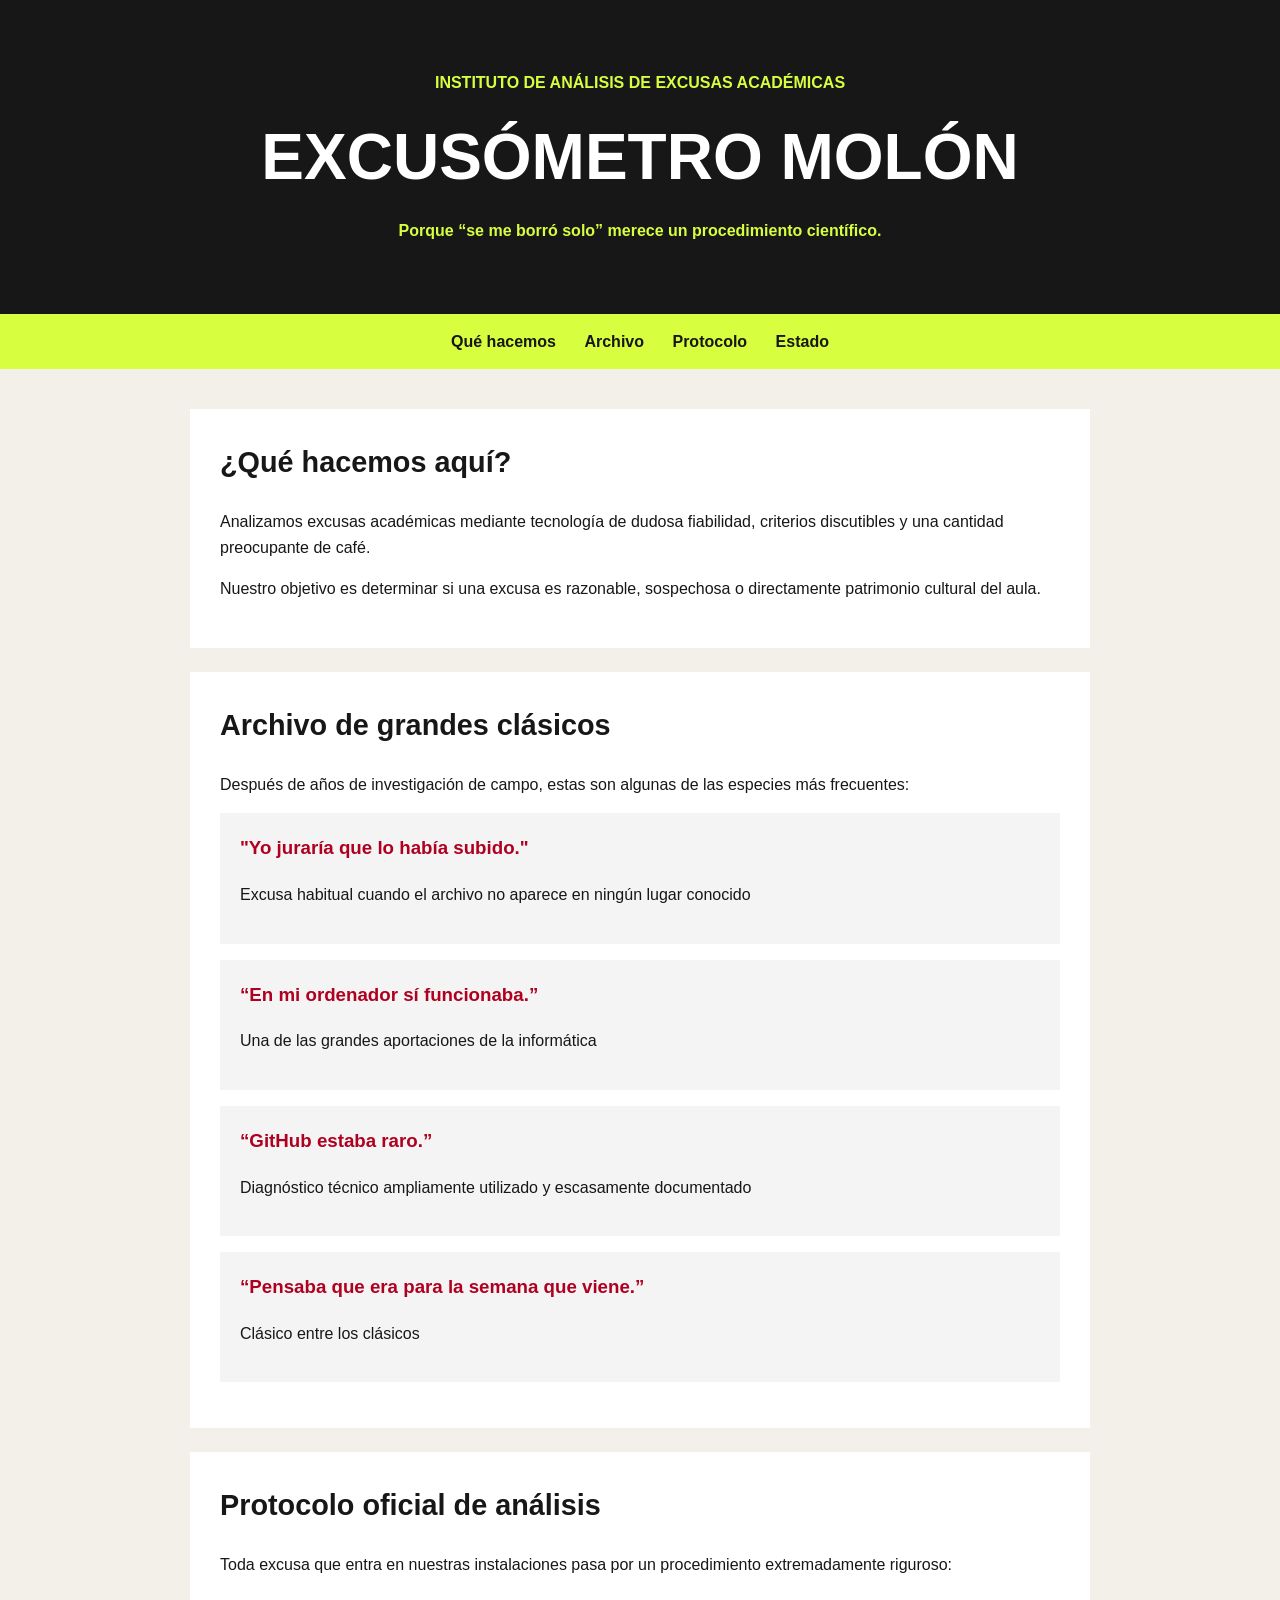
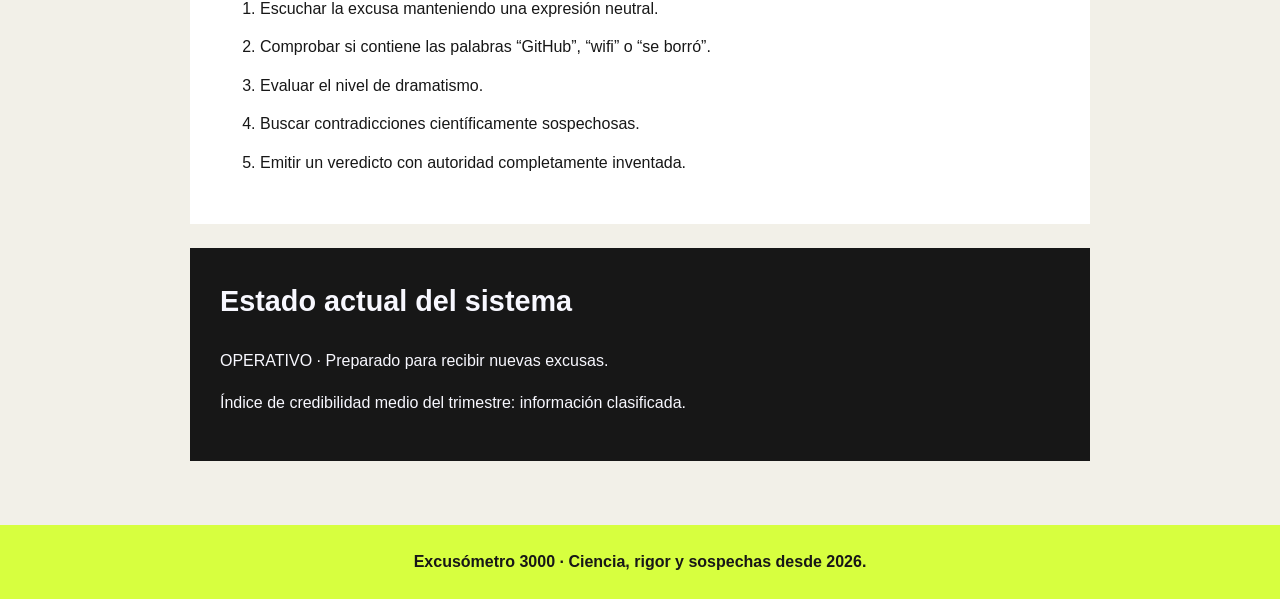
==== index.html @ a93b1794 "preparado para la E1" ====
<!DOCTYPE html>
<html lang="es">

<head>
    <meta charset="UTF-8">
    <meta name="viewport" content="width=device-width, initial-scale=1.0">
    <meta name="description" content="Sistema experimental para analizar excusas académicas de dudosa credibilidad">
    <meta name="keywords" content="excusas, estudiantes, detector, excusómetro">
    <title>Excusómetro 3000</title>
    <link rel="stylesheet" href="estilos.css">
</head>

<body>

    <header>
        <p>INSTITUTO DE ANÁLISIS DE EXCUSAS ACADÉMICAS</p>
        <h1>EXCUSÓMETRO MOLÓN</h1>
        <p>Porque “se me borró solo” merece un procedimiento científico.</p>
    </header>

    <nav>
        <a href="#que-hacemos">Qué hacemos</a>
        <a href="#archivo">Archivo</a>
        <a href="#protocolo">Protocolo</a>
        <a href="#estado">Estado</a>
    </nav>

    <main>

        <section>
            <h2 id="que-hacemos">¿Qué hacemos aquí?</h2>

            <p>
                Analizamos excusas académicas mediante tecnología de dudosa fiabilidad,
                criterios discutibles y una cantidad preocupante de café.
            </p>

            <p>
                Nuestro objetivo es determinar si una excusa es razonable, sospechosa
                o directamente patrimonio cultural del aula.
            </p>
        </section>

        <section>
            <h2 id="archivo">Archivo de grandes clásicos</h2>

            <p>
                Después de años de investigación de campo, estas son algunas de las
                especies más frecuentes:
            </p>

            <article class="excusa">
                <h3>"Yo juraría que lo había subido."</h3>
                <p>Excusa habitual cuando el archivo no aparece en ningún lugar conocido</p>
            </article>
            <article class="excusa">
                <h3>“En mi ordenador sí funcionaba.”</h3>
                <p>Una de las grandes aportaciones de la informática</p>
            </article>
             <article class="excusa">
                <h3>“GitHub estaba raro.”</h3>
                <p>Diagnóstico técnico ampliamente utilizado y escasamente documentado</p>
            </article>
             <article class="excusa">
                <h3>“Pensaba que era para la semana que viene.”</h3>
                <p>Clásico entre los clásicos</p>
            </article>

            <!-- <ul>
                <li>“Yo juraría que lo había subido.”</li>
                <li>“En mi ordenador sí funcionaba.”</li>
                <li>“GitHub estaba raro.”</li>
                <li>“Pensaba que era para la semana que viene.”</li>
                <li>“Lo tenía hecho, pero no encuentro el archivo.”</li>
            </ul> -->
        </section>

        <section id="protocolo">
            <h2>Protocolo oficial de análisis</h2>

            <p>
                Toda excusa que entra en nuestras instalaciones pasa por un
                procedimiento extremadamente riguroso:
            </p>

            <ol>
                <li>Escuchar la excusa manteniendo una expresión neutral.</li>
                <li>Comprobar si contiene las palabras “GitHub”, “wifi” o “se borró”.</li>
                <li>Evaluar el nivel de dramatismo.</li>
                <li>Buscar contradicciones científicamente sospechosas.</li>
                <li>Emitir un veredicto con autoridad completamente inventada.</li>
            </ol>
        </section>

        <section id="estado">
            <h2>Estado actual del sistema</h2>

            <p>
                OPERATIVO · Preparado para recibir nuevas excusas.
            </p>

            <p>
                Índice de credibilidad medio del trimestre: información clasificada.
            </p>
        </section>

    </main>

    <footer>
        <p>Excusómetro 3000 · Ciencia, rigor y sospechas desde 2026.</p>
    </footer>

</body>

</html>
---- estilos.css ----
body {
    font-family: Arial, Helvetica, sans-serif;
    margin: 0;
    background-color: #f2f0e8;
    color: #171717;
    font-size: 16px;
    line-height: 1.6;
}

header {
    background-color: #171717;
    color: #f2f0e8;
    text-align: center;
    padding: 60px 30px;
}

header p {
    color: #d7ff3f;
    font-size: 1rem;
    font-weight: 700;
    margin: 10px 0;
}

h1 {
    color: #ffffff;
    font-size: 4rem;
    font-weight: 700;
    margin: 10px 0;
}

nav{
    background-color: #d7ff3f;
    text-align: center;
    padding: 15px;
}

nav a{
    color: #171717;
    font-weight: 700;
    text-decoration: none;
    margin: 0 12px;
}

nav a:hover{
    color: rgb(247, 32, 200)
}

main {
    max-width: 900px;
    margin: auto;
    padding: 40px 30px;
}

section {
    background-color: #ffffff;
    margin-bottom: 24px;
    padding: 30px;
}

h2 {
    color: #171717;
    font-size: 1.8rem;
    font-weight: 700;
    margin-top: 0;
}

p {
    margin-bottom: 16px;
}

ul {
    line-height: 1.9;
}

ol {
    line-height: 1.9;
}

li {
    margin-bottom: 8px;
}
.excusa{
    background-color: #f4f4f4;
    padding: 20px;
    margin-bottom: 16px;
}

.excusa h3{
    color: #b00020;
    margin-top: 0;
}
#estado{
    background-color: #171717;
    color: ghostwhite;
}

#estado h2{
    color: ghostwhite;
}

footer {
    background-color: #d7ff3f;
    color: #171717;
    text-align: center;
    padding: 24px;
}

footer p {
    font-weight: 700;
    margin: 0;
}
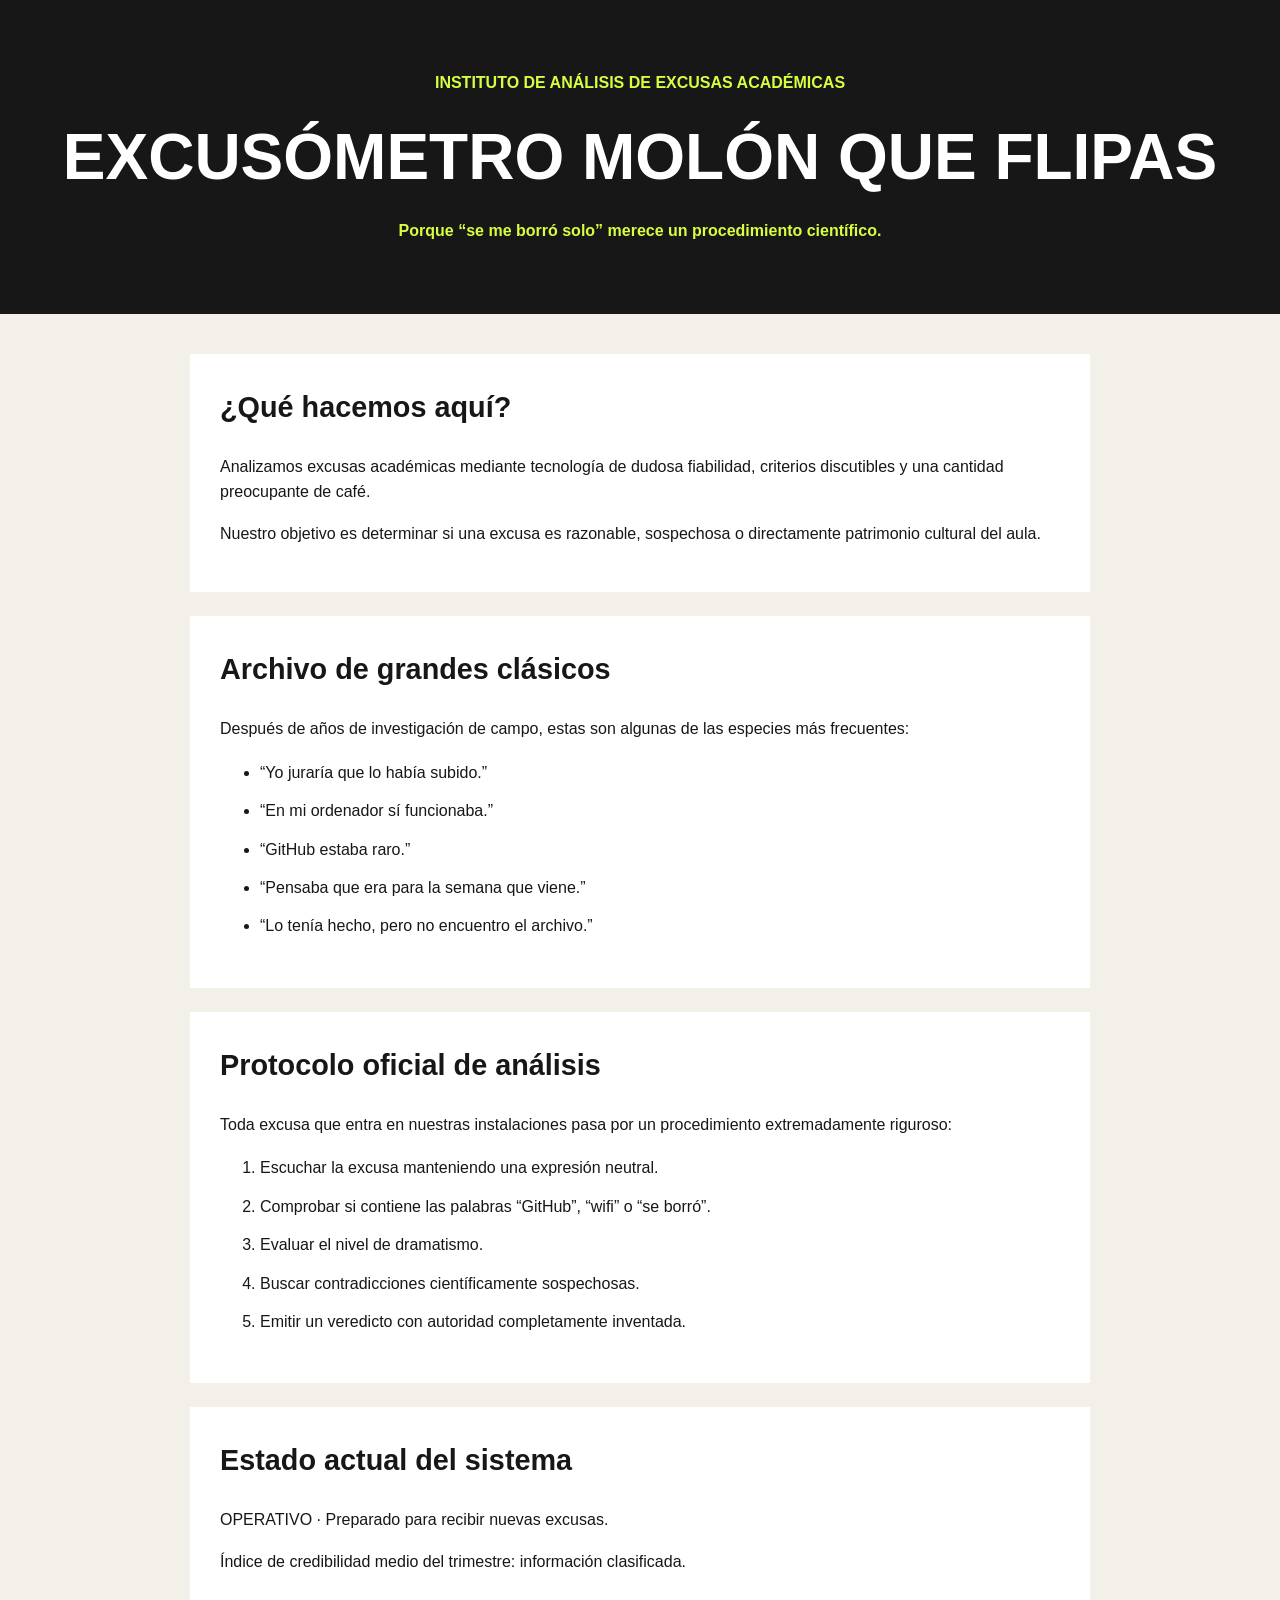
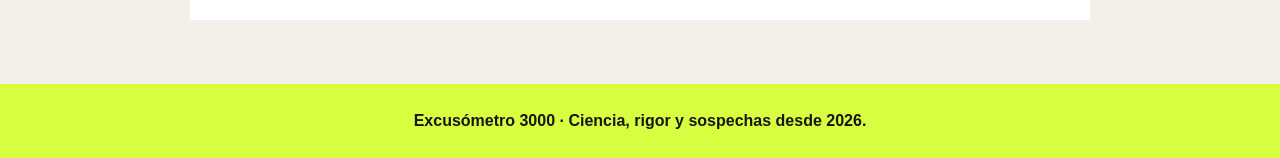
==== commit 155bcab0: "QUE FLIPAS" ====
--- a/index.html
+++ b/index.html
@@ -14,21 +14,14 @@
 
     <header>
         <p>INSTITUTO DE ANÁLISIS DE EXCUSAS ACADÉMICAS</p>
-        <h1>EXCUSÓMETRO MOLÓN</h1>
+        <h1>EXCUSÓMETRO MOLÓN QUE FLIPAS</h1>
         <p>Porque “se me borró solo” merece un procedimiento científico.</p>
     </header>
-
-    <nav>
-        <a href="#que-hacemos">Qué hacemos</a>
-        <a href="#archivo">Archivo</a>
-        <a href="#protocolo">Protocolo</a>
-        <a href="#estado">Estado</a>
-    </nav>
 
     <main>
 
         <section>
-            <h2 id="que-hacemos">¿Qué hacemos aquí?</h2>
+            <h2>¿Qué hacemos aquí?</h2>
 
             <p>
                 Analizamos excusas académicas mediante tecnología de dudosa fiabilidad,
@@ -42,40 +35,23 @@
         </section>
 
         <section>
-            <h2 id="archivo">Archivo de grandes clásicos</h2>
+            <h2>Archivo de grandes clásicos</h2>
 
             <p>
                 Después de años de investigación de campo, estas son algunas de las
                 especies más frecuentes:
             </p>
 
-            <article class="excusa">
-                <h3>"Yo juraría que lo había subido."</h3>
-                <p>Excusa habitual cuando el archivo no aparece en ningún lugar conocido</p>
-            </article>
-            <article class="excusa">
-                <h3>“En mi ordenador sí funcionaba.”</h3>
-                <p>Una de las grandes aportaciones de la informática</p>
-            </article>
-             <article class="excusa">
-                <h3>“GitHub estaba raro.”</h3>
-                <p>Diagnóstico técnico ampliamente utilizado y escasamente documentado</p>
-            </article>
-             <article class="excusa">
-                <h3>“Pensaba que era para la semana que viene.”</h3>
-                <p>Clásico entre los clásicos</p>
-            </article>
-
-            <!-- <ul>
+            <ul>
                 <li>“Yo juraría que lo había subido.”</li>
                 <li>“En mi ordenador sí funcionaba.”</li>
                 <li>“GitHub estaba raro.”</li>
                 <li>“Pensaba que era para la semana que viene.”</li>
                 <li>“Lo tenía hecho, pero no encuentro el archivo.”</li>
-            </ul> -->
+            </ul>
         </section>
 
-        <section id="protocolo">
+        <section>
             <h2>Protocolo oficial de análisis</h2>
 
             <p>
@@ -92,7 +68,7 @@
             </ol>
         </section>
 
-        <section id="estado">
+        <section>
             <h2>Estado actual del sistema</h2>
 
             <p>
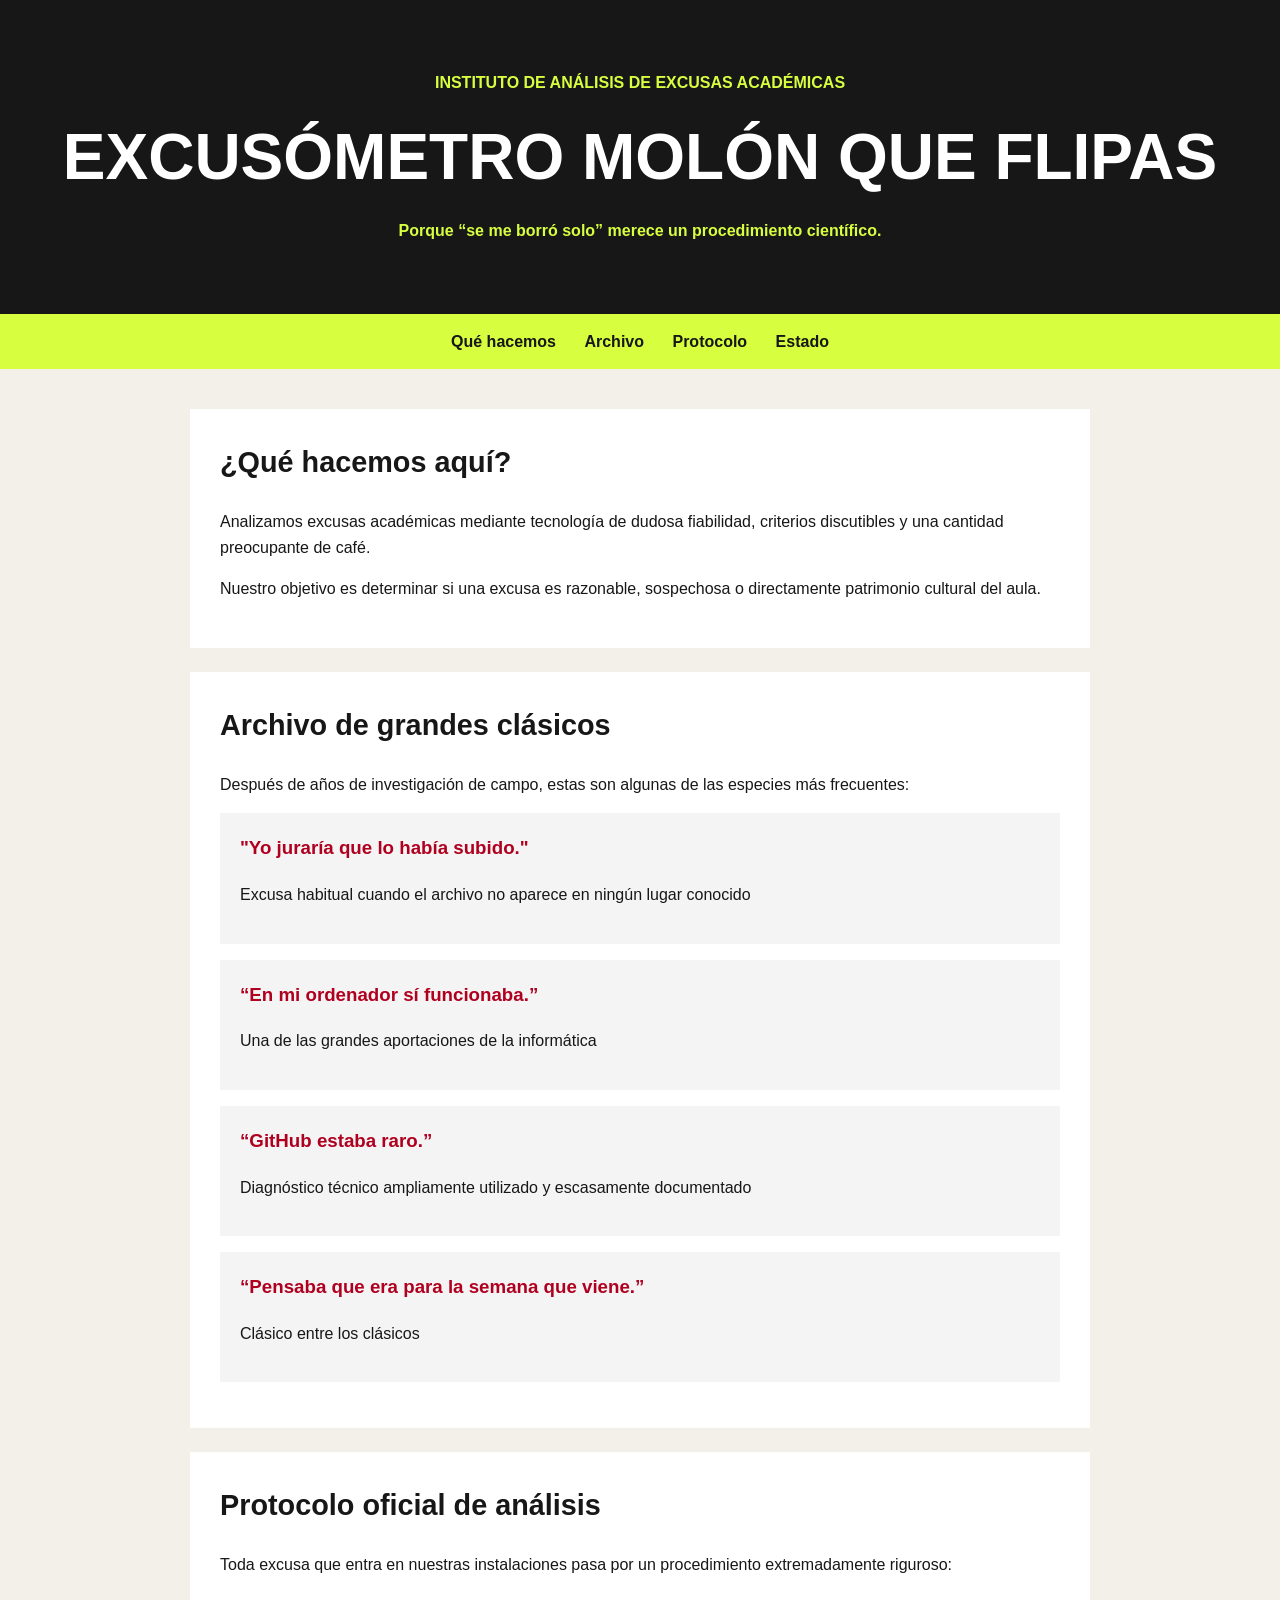
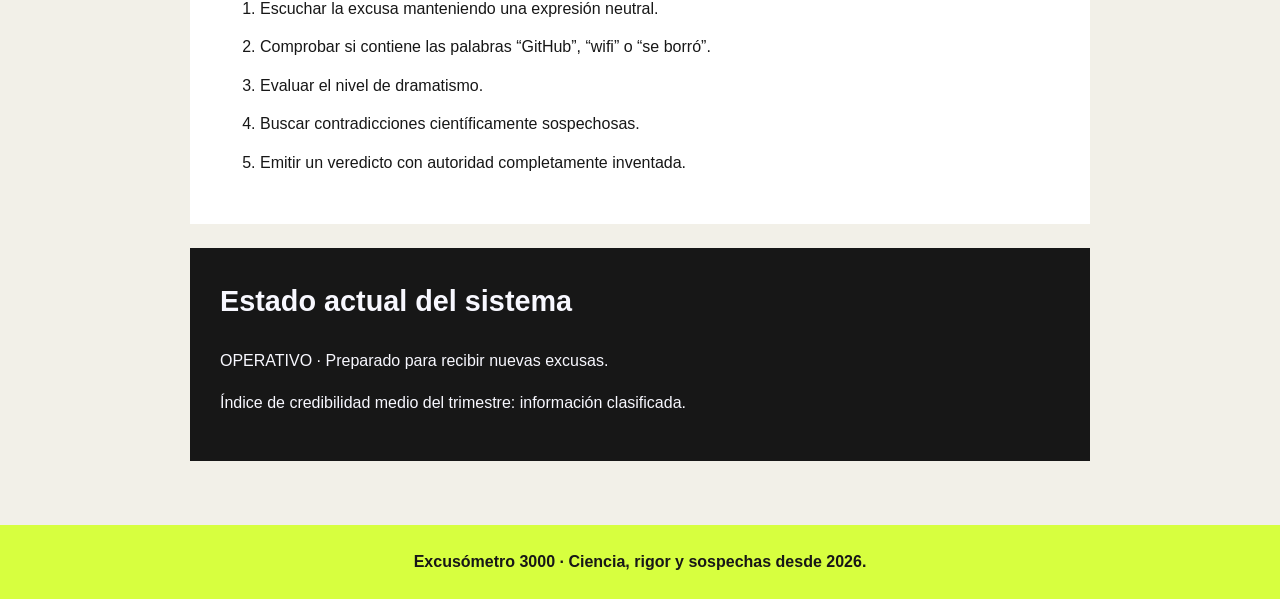
==== commit c53d8b39: "Merge branch 'main' of https://github.com/mariapla/Excusometro-CIC" ====
--- a/index.html
+++ b/index.html
@@ -6,8 +6,9 @@
     <meta name="viewport" content="width=device-width, initial-scale=1.0">
     <meta name="description" content="Sistema experimental para analizar excusas académicas de dudosa credibilidad">
     <meta name="keywords" content="excusas, estudiantes, detector, excusómetro">
-    <title>Excusómetro 3000</title>
+    <title>Excusómetro</title>
     <link rel="stylesheet" href="estilos.css">
+    <link rel="shortcut icon" href="img/robot-solid-full.svg" type="image/x-icon">
 </head>
 
 <body>
@@ -18,10 +19,17 @@
         <p>Porque “se me borró solo” merece un procedimiento científico.</p>
     </header>
 
+    <nav>
+        <a href="#que-hacemos">Qué hacemos</a>
+        <a href="#archivo">Archivo</a>
+        <a href="#protocolo">Protocolo</a>
+        <a href="#estado">Estado</a>
+    </nav>
+
     <main>
 
         <section>
-            <h2>¿Qué hacemos aquí?</h2>
+            <h2 id="que-hacemos">¿Qué hacemos aquí?</h2>
 
             <p>
                 Analizamos excusas académicas mediante tecnología de dudosa fiabilidad,
@@ -35,23 +43,40 @@
         </section>
 
         <section>
-            <h2>Archivo de grandes clásicos</h2>
+            <h2 id="archivo">Archivo de grandes clásicos</h2>
 
             <p>
                 Después de años de investigación de campo, estas son algunas de las
                 especies más frecuentes:
             </p>
 
-            <ul>
+            <article class="excusa">
+                <h3>"Yo juraría que lo había subido."</h3>
+                <p>Excusa habitual cuando el archivo no aparece en ningún lugar conocido</p>
+            </article>
+            <article class="excusa">
+                <h3>“En mi ordenador sí funcionaba.”</h3>
+                <p>Una de las grandes aportaciones de la informática</p>
+            </article>
+             <article class="excusa">
+                <h3>“GitHub estaba raro.”</h3>
+                <p>Diagnóstico técnico ampliamente utilizado y escasamente documentado</p>
+            </article>
+             <article class="excusa">
+                <h3>“Pensaba que era para la semana que viene.”</h3>
+                <p>Clásico entre los clásicos</p>
+            </article>
+
+            <!-- <ul>
                 <li>“Yo juraría que lo había subido.”</li>
                 <li>“En mi ordenador sí funcionaba.”</li>
                 <li>“GitHub estaba raro.”</li>
                 <li>“Pensaba que era para la semana que viene.”</li>
                 <li>“Lo tenía hecho, pero no encuentro el archivo.”</li>
-            </ul>
+            </ul> -->
         </section>
 
-        <section>
+        <section id="protocolo">
             <h2>Protocolo oficial de análisis</h2>
 
             <p>
@@ -68,7 +93,7 @@
             </ol>
         </section>
 
-        <section>
+        <section id="estado">
             <h2>Estado actual del sistema</h2>
 
             <p>
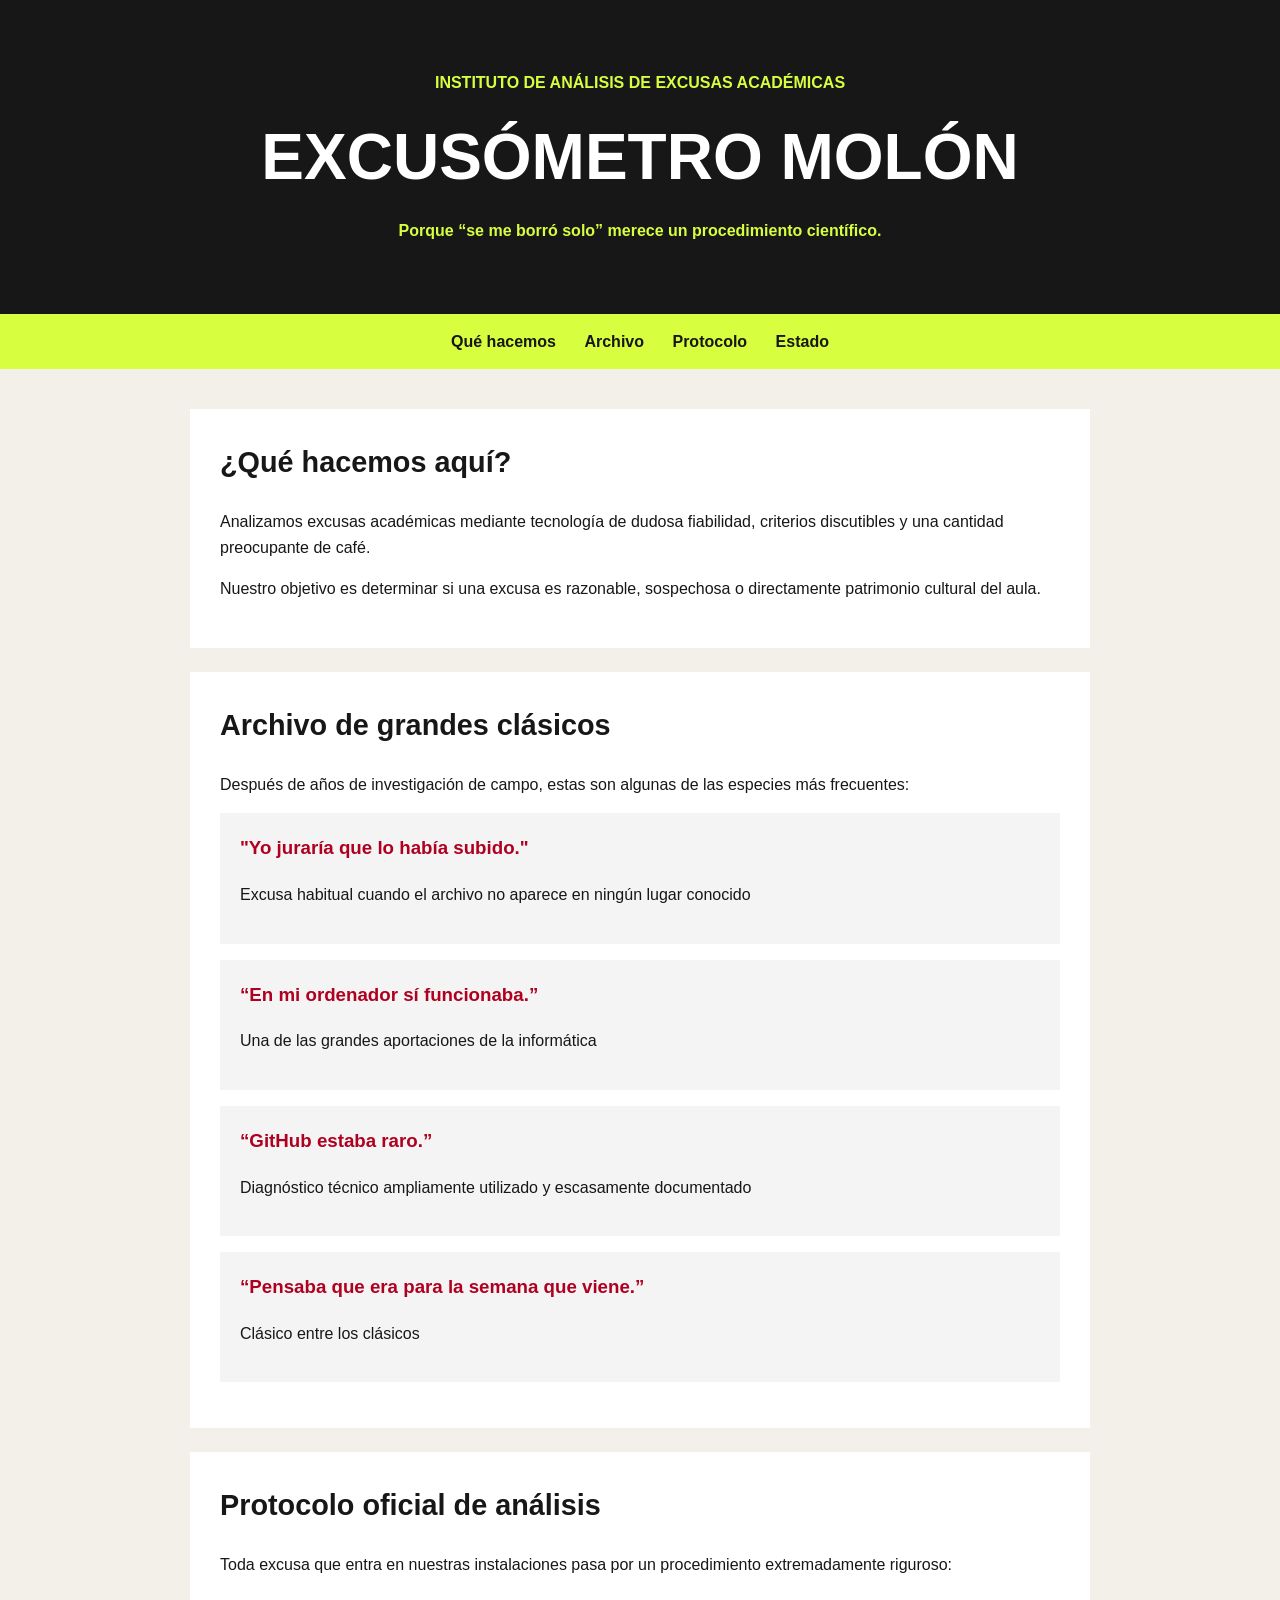
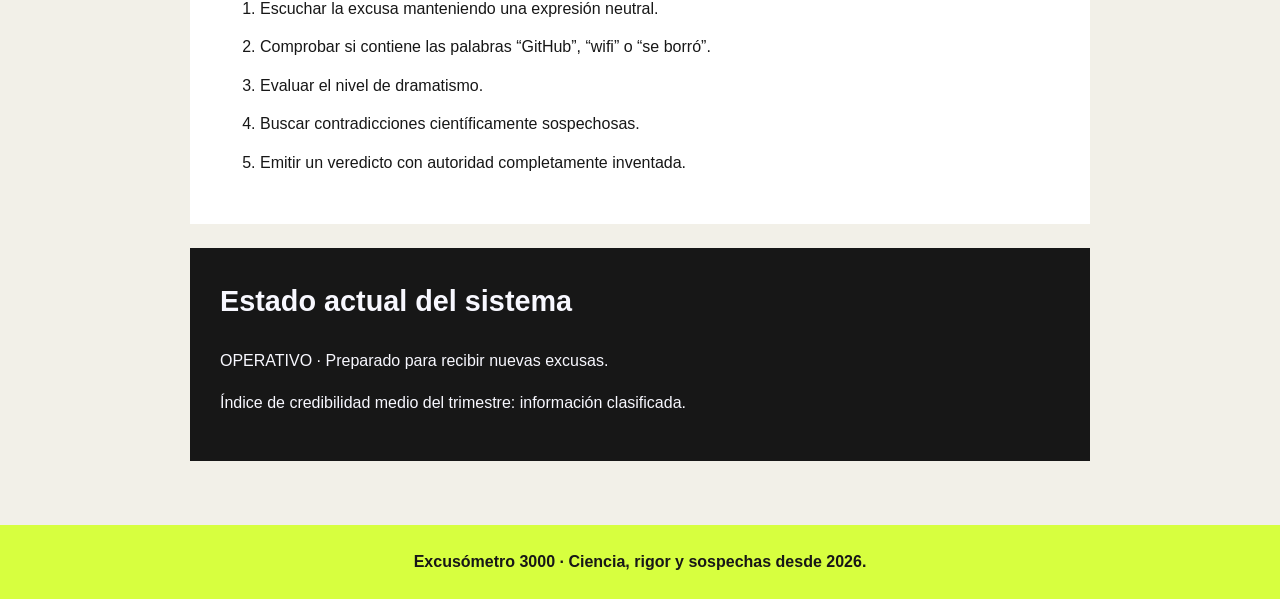
==== commit a3c76486: "e" ====
--- a/index.html
+++ b/index.html
@@ -15,7 +15,7 @@
 
     <header>
         <p>INSTITUTO DE ANÁLISIS DE EXCUSAS ACADÉMICAS</p>
-        <h1>EXCUSÓMETRO MOLÓN QUE FLIPAS</h1>
+        <h1>EXCUSÓMETRO MOLÓN</h1>
         <p>Porque “se me borró solo” merece un procedimiento científico.</p>
     </header>
 
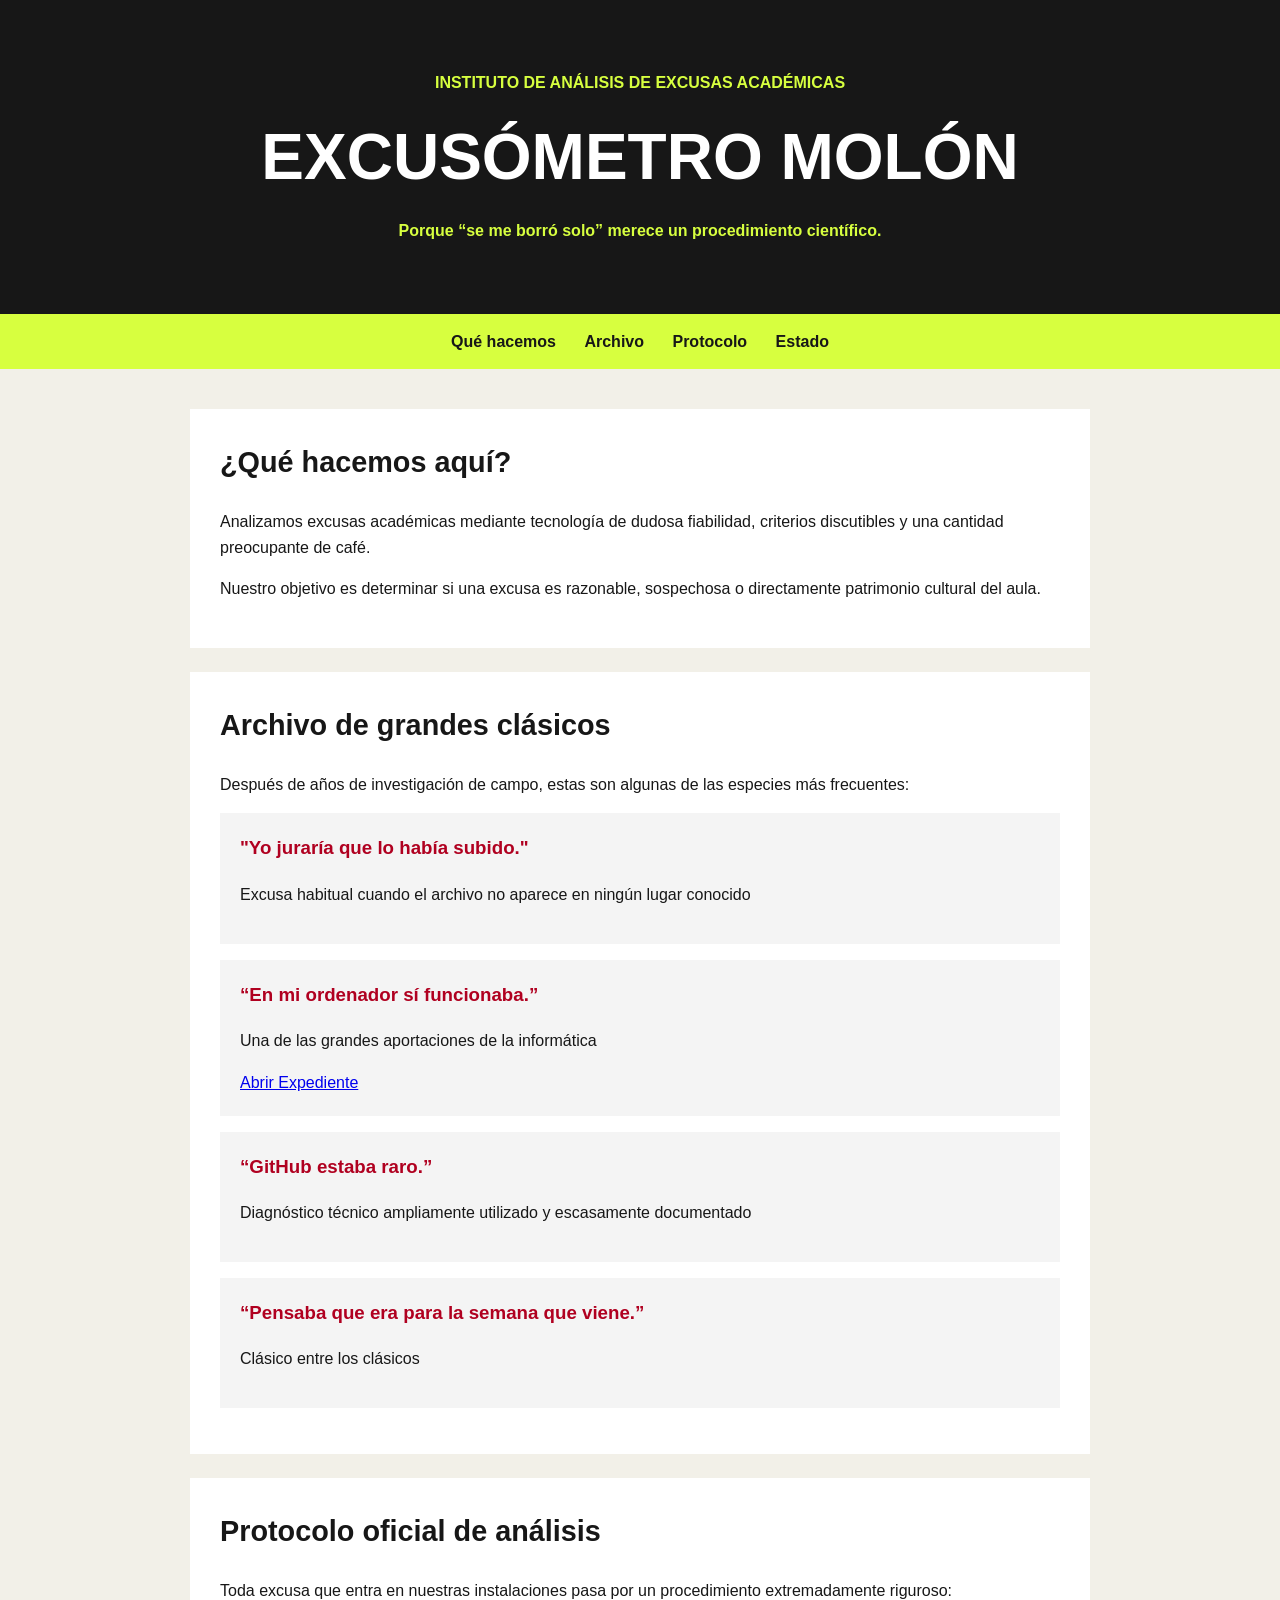
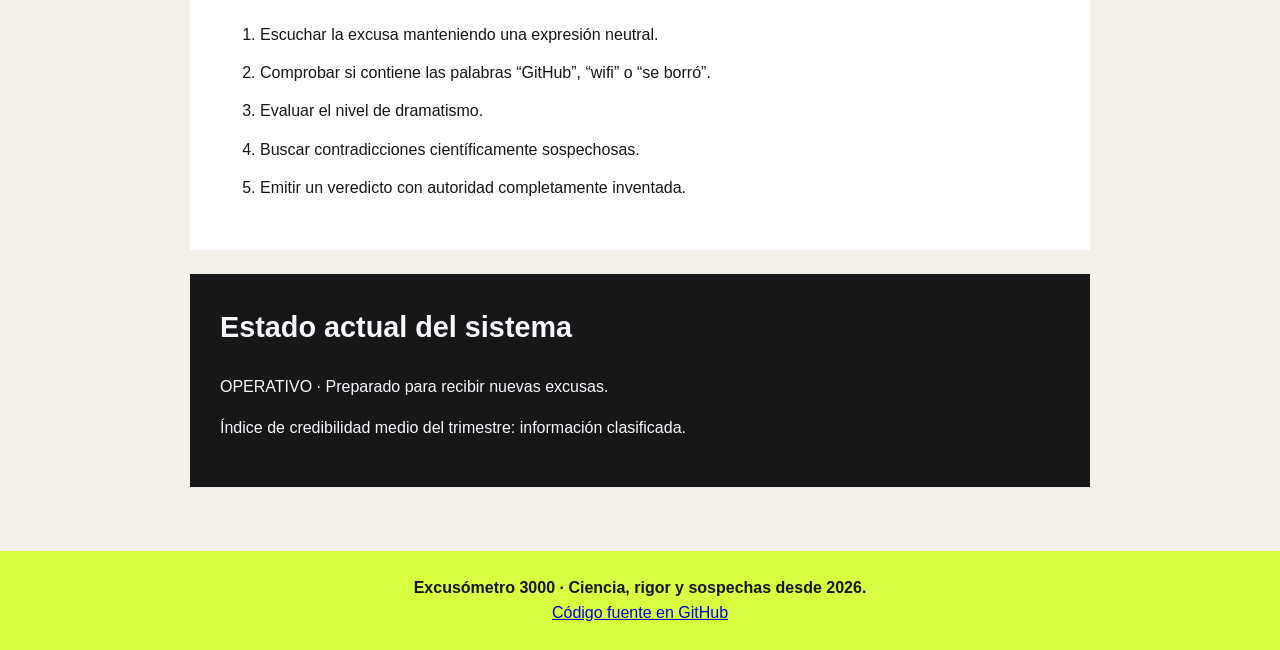
==== commit 08409b77: "enlaces externos" ====
--- a/index.html
+++ b/index.html
@@ -57,6 +57,7 @@
             <article class="excusa">
                 <h3>“En mi ordenador sí funcionaba.”</h3>
                 <p>Una de las grandes aportaciones de la informática</p>
+                <a href="paginas/expediente.html" target="_blank">Abrir Expediente</a>
             </article>
              <article class="excusa">
                 <h3>“GitHub estaba raro.”</h3>
@@ -109,6 +110,7 @@
 
     <footer>
         <p>Excusómetro 3000 · Ciencia, rigor y sospechas desde 2026.</p>
+       <a href="https://github.com/mariapla/Excusometro-CIC/tree/desarrollo" target="_blank">Código fuente en GitHub</a>
     </footer>
 
 </body>
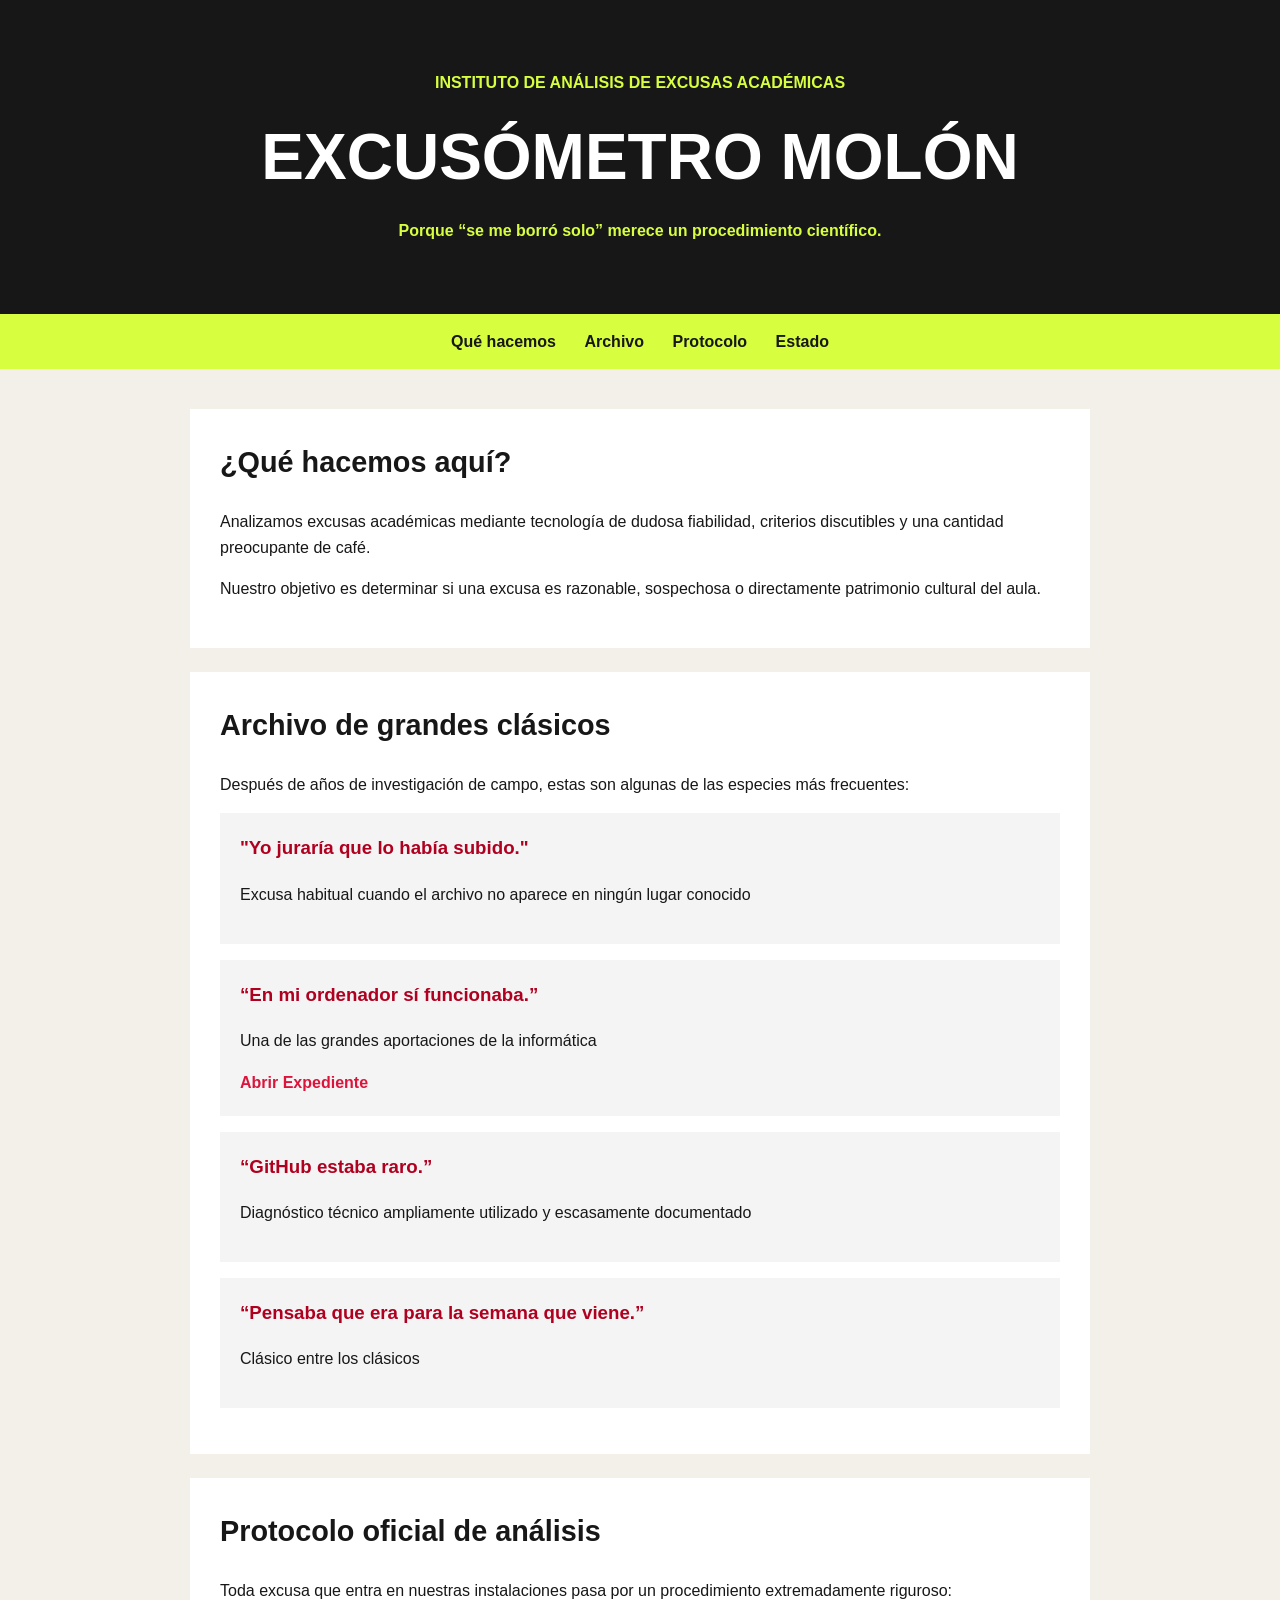
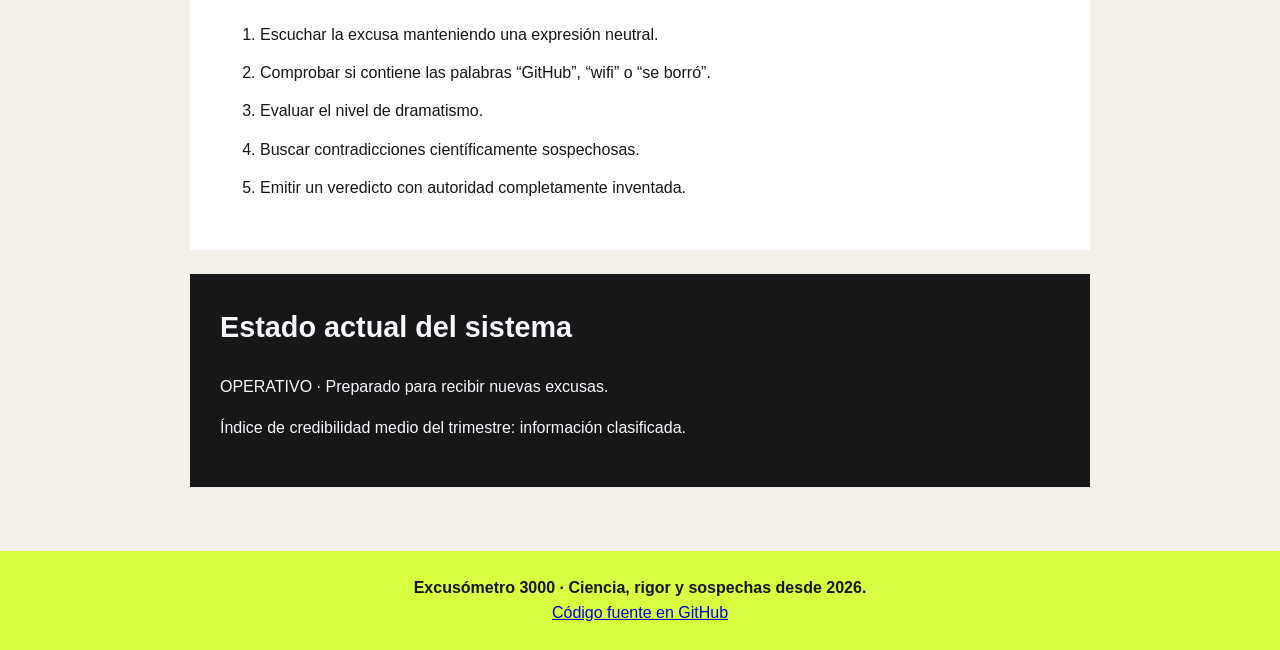
==== commit 33248766: "estilos de enlaces" ====
--- a/index.html
+++ b/index.html
@@ -59,11 +59,11 @@
                 <p>Una de las grandes aportaciones de la informática</p>
                 <a href="paginas/expediente.html" target="_blank">Abrir Expediente</a>
             </article>
-             <article class="excusa">
+            <article class="excusa">
                 <h3>“GitHub estaba raro.”</h3>
                 <p>Diagnóstico técnico ampliamente utilizado y escasamente documentado</p>
             </article>
-             <article class="excusa">
+            <article class="excusa">
                 <h3>“Pensaba que era para la semana que viene.”</h3>
                 <p>Clásico entre los clásicos</p>
             </article>
@@ -106,13 +106,17 @@
             </p>
         </section>
 
+       
+
+
     </main>
 
     <footer>
         <p>Excusómetro 3000 · Ciencia, rigor y sospechas desde 2026.</p>
-       <a href="https://github.com/mariapla/Excusometro-CIC/tree/desarrollo" target="_blank">Código fuente en GitHub</a>
+        <a href="https://github.com/mariapla/Excusometro-CIC/tree/desarrollo" target="_blank">Código fuente en
+            GitHub</a>
     </footer>
 
 </body>
 
-</html>
+</html>
--- a/estilos.css
+++ b/estilos.css
@@ -50,6 +50,18 @@
     margin: auto;
     padding: 40px 30px;
 }
+
+main a {
+    color: crimson;
+    font-weight: 700;
+    text-decoration: none;
+}
+
+main a:hover {
+    color: #171717;
+    text-decoration: underline;
+}
+
 
 section {
     background-color: #ffffff;
